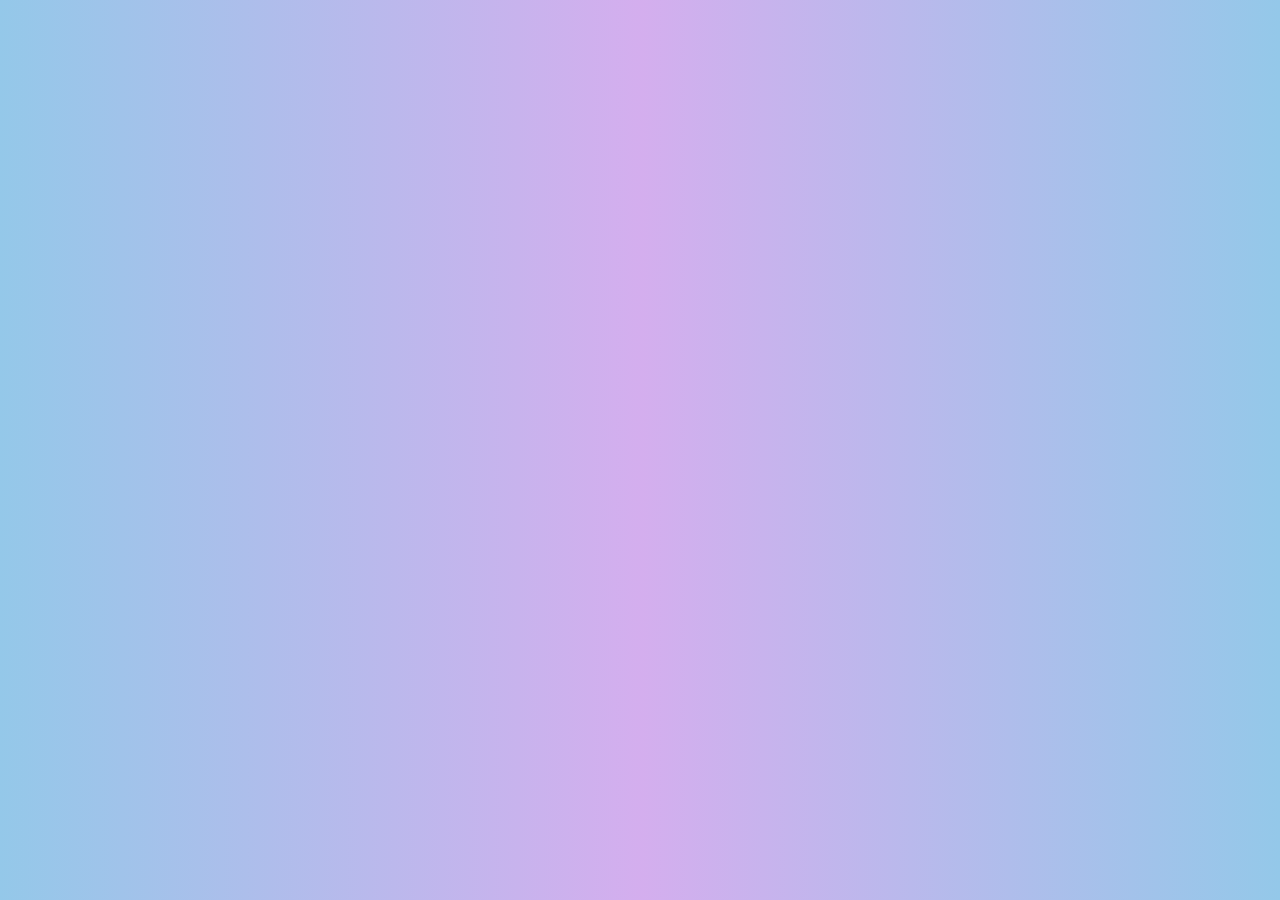
==== index.html @ 9f0064f5 "Initial commit" ====
<!DOCTYPE html>
<html lang="pt-br">
  <head>
    <meta charset="UTF-8" />
    <meta http-equiv="X-UA-Compatible" content="IE=edge" />
    <meta name="viewport" content="width=device-width, initial-scale=1.0" />
    <title>Projeto-Social</title>
    <link rel="shortcut icon" href="favicon.ico" type="image/x-icon" />
    <link rel="stylesheet" href="style/style.css" />
  </head>
  <body></body>
</html>
---- style/style.css ----
body{
    background: radial-gradient(circle, rgba(212,174,238,1) 0%, rgba(148,200,233,1) 100%);

}
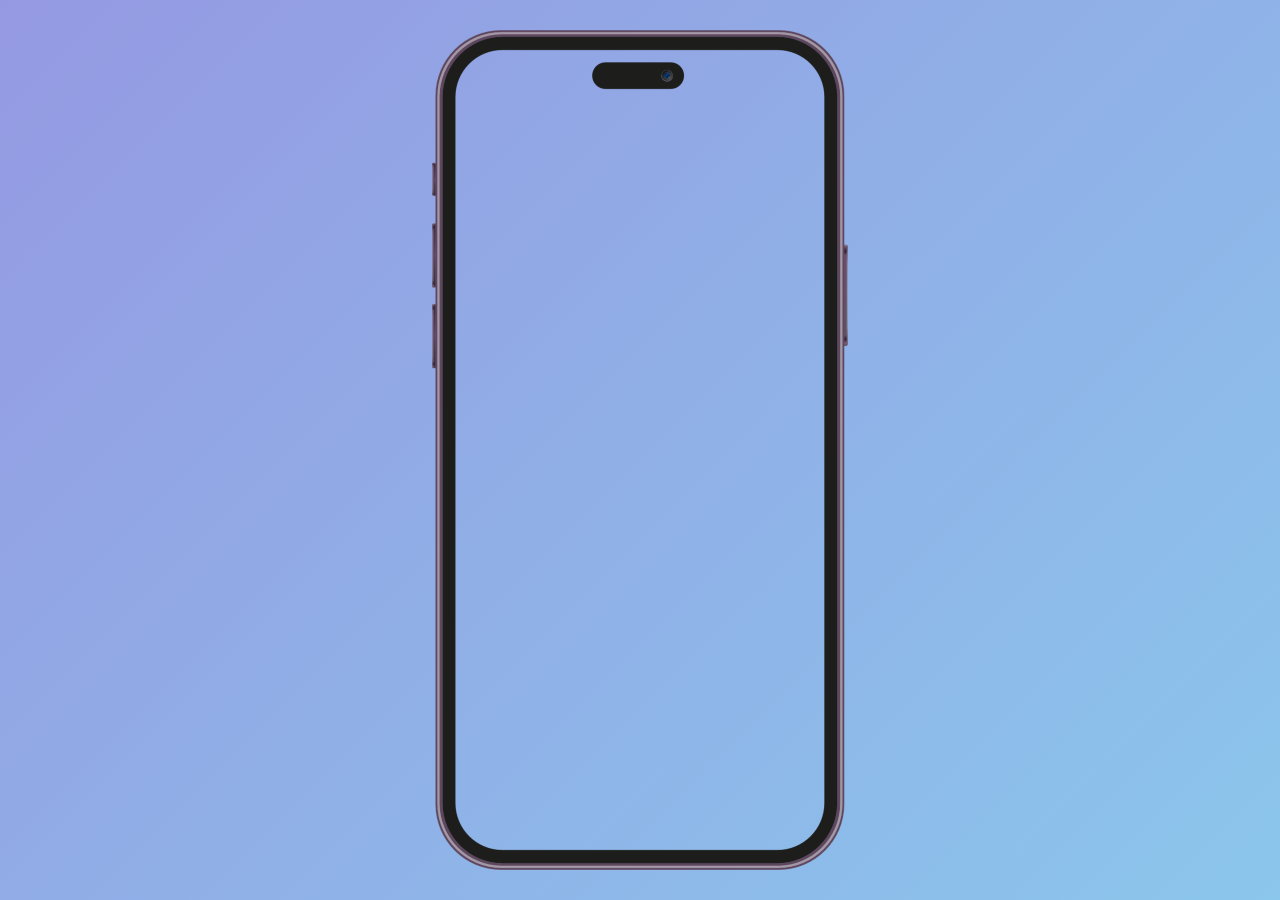
==== commit 6e74c06d: "adicionando responsividade" ====
--- a/index.html
+++ b/index.html
@@ -8,5 +8,15 @@
     <link rel="shortcut icon" href="favicon.ico" type="image/x-icon" />
     <link rel="stylesheet" href="style/style.css" />
   </head>
-  <body></body>
+  <body>
+    <main>
+      <section id="telefone">
+        
+      </section>
+
+      <section id="redes-sociais">
+
+      </section>
+    </main>
+  </body>
 </html>
--- a/style/style.css
+++ b/style/style.css
@@ -1,4 +1,73 @@
-body{
-    background: radial-gradient(circle, rgba(212,174,238,1) 0%, rgba(148,200,233,1) 100%);
+@charset "UTF-8";
 
-}+* {
+  margin: 0;
+  padding: 0;
+  font-family: Arial, Helvetica, sans-serif;
+}
+
+html,
+body {
+  height: 100vh;
+  width: 100vw;
+  background-color: #8bc6ec;
+  background-image: linear-gradient(315deg, #8bc6ec 0%, #9599e2 100%) ;
+  background-repeat: no-repeat;
+  background-size: cover;
+  background-image: l;
+
+}
+
+main{
+  position: relative;
+  height: 100vh;
+  position: relative;
+
+}
+
+  section#telefone{
+    position: absolute;
+    top: 50%;
+    left: 50%;
+    transform: translate(-50%, -50%);
+
+    height: 840px;
+    width: 416px;
+    background:url('../imagens/frame-iphone-principal.png') no-repeat;
+    }
+    
+    @media(max-height: 865px){
+      section#telefone{
+        position: absolute;
+        top: 50%;
+        left: 50%;
+        transform: translate(-50%, -50%);
+        height: 636px;
+        width: 315px;
+        background:url('../imagens/frame-iphone-semi-principal.png') no-repeat;
+      }
+    }
+
+    @media(max-height: 650px){
+      section#telefone{
+        position: absolute;
+        top: 50%;
+        left: 50%;
+        transform: translate(-50%, -50%);
+        width: 280px;
+        height: 565px;
+        background:url('../imagens/frame-iphone-tela-iphone5.png') no-repeat;
+      }
+    }
+
+    @media(max-height: 575px){
+      section#telefone{
+        position: absolute;
+        top: 50%;
+        left: 50%;
+        transform: translate(-50%, -50%);
+        width: 230px;
+        height: 465px;
+        background:url('../imagens/frame-iphone-telamenor.png') no-repeat;
+      }
+    }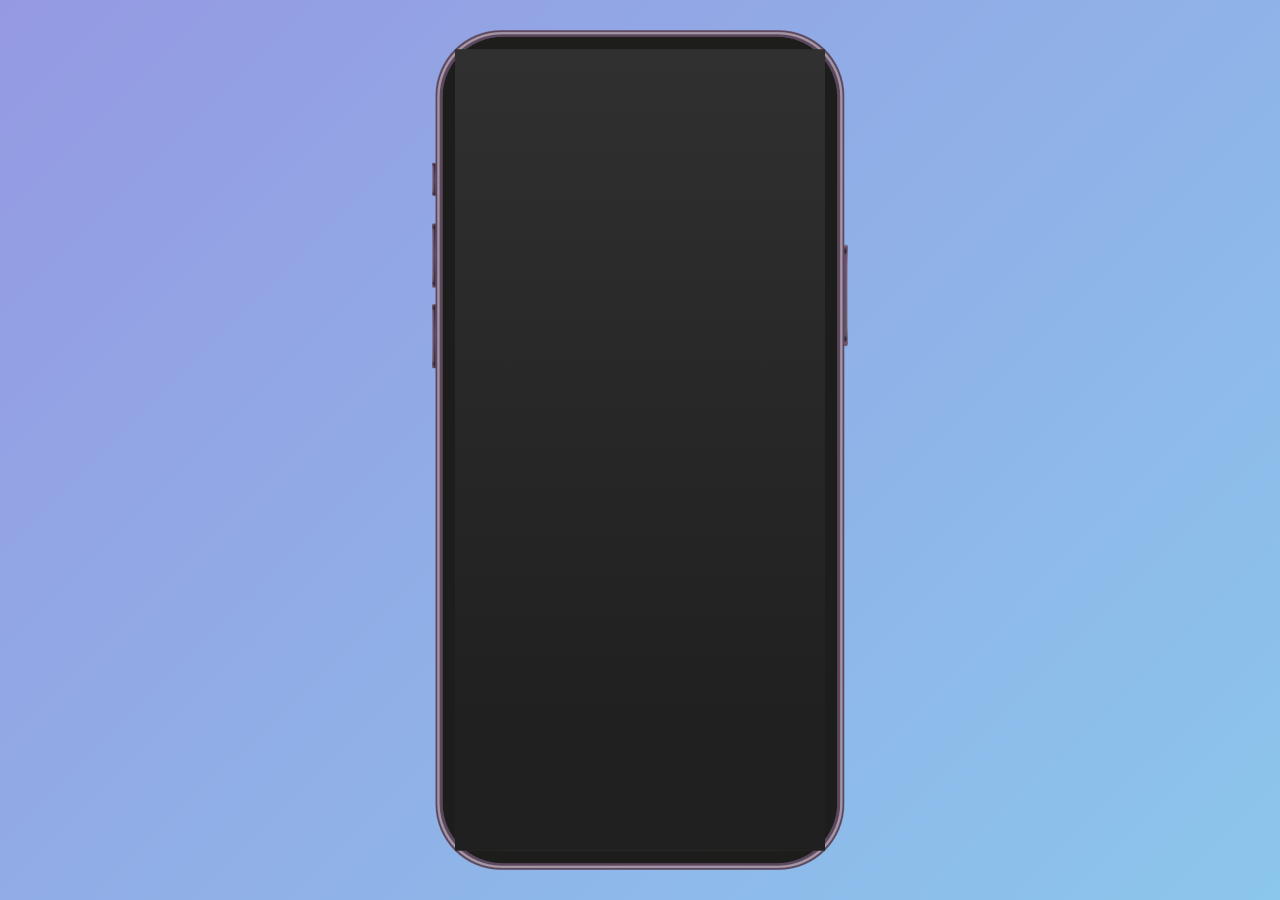
==== commit 669c4758: "colocando home" ====
--- a/index.html
+++ b/index.html
@@ -10,9 +10,11 @@
   </head>
   <body>
     <main>
-      <section id="telefone">
-        
-      </section>
+        <section id="telefone">
+          <div id="fundo"></div>
+          <!--<iframe src="home.html" name="tela" id="tela" frameborder=""></iframe>-->
+        </section>
+      
 
       <section id="redes-sociais">
 
--- a/style/style.css
+++ b/style/style.css
@@ -34,6 +34,7 @@
     height: 840px;
     width: 416px;
     background:url('../imagens/frame-iphone-principal.png') no-repeat;
+    z-index: 11;
     }
     
     @media(max-height: 865px){
@@ -45,6 +46,7 @@
         height: 636px;
         width: 315px;
         background:url('../imagens/frame-iphone-semi-principal.png') no-repeat;
+        z-index: 11;
       }
     }
 
@@ -57,6 +59,7 @@
         width: 280px;
         height: 565px;
         background:url('../imagens/frame-iphone-tela-iphone5.png') no-repeat;
+        z-index: 11;
       }
     }
 
@@ -69,5 +72,30 @@
         width: 230px;
         height: 465px;
         background:url('../imagens/frame-iphone-telamenor.png') no-repeat;
+        z-index: 11;
       }
-    }+    }
+
+    div#fundo{
+        width: 370px;
+        height: 801px;
+        position: relative;
+        top: 50%;
+        left: 50%;
+        transform: translate(-50%, -50%);
+
+        background-color: #303030;
+        background-image: linear-gradient(180deg, #303030 0%, #202020 84%);
+        background-repeat: no-repeat;
+        z-index: 10;
+    }
+
+    /*iframe#tela{
+      position: relative;
+      top: 19px;
+      left: 24px;
+      width: 370px;
+      height: 811px;
+      :4;
+      image
+    }*/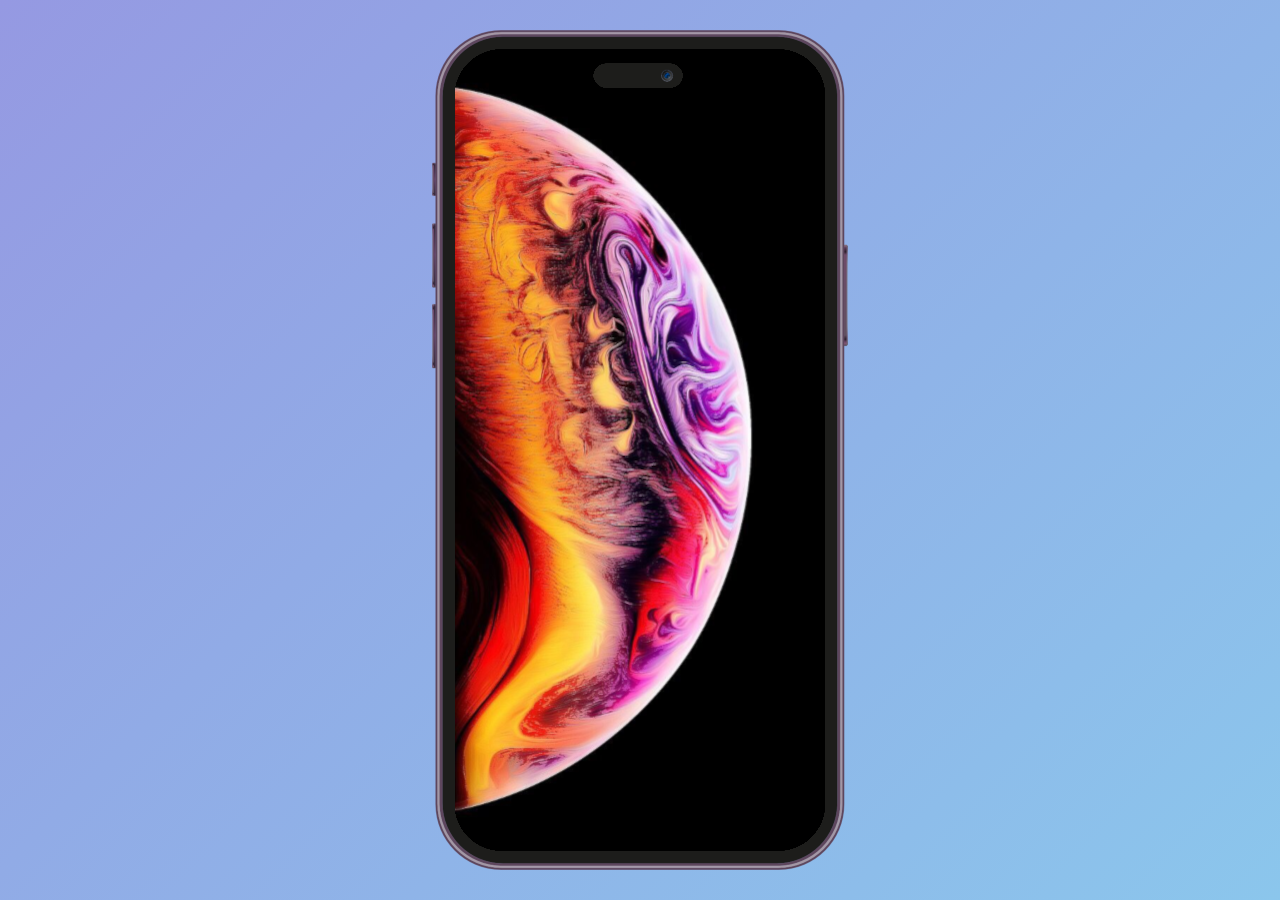
==== commit 7b68df07: "responsividade wallpaper" ====
--- a/index.html
+++ b/index.html
@@ -12,7 +12,7 @@
     <main>
         <section id="telefone">
           <div id="fundo"></div>
-          <!--<iframe src="home.html" name="tela" id="tela" frameborder=""></iframe>-->
+          <iframe src="home.html" name="tela" id="tela" frameborder=""></iframe>
         </section>
       
 
--- a/style/style.css
+++ b/style/style.css
@@ -34,7 +34,7 @@
     height: 840px;
     width: 416px;
     background:url('../imagens/frame-iphone-principal.png') no-repeat;
-    z-index: 11;
+  
     }
     
     @media(max-height: 865px){
@@ -46,7 +46,7 @@
         height: 636px;
         width: 315px;
         background:url('../imagens/frame-iphone-semi-principal.png') no-repeat;
-        z-index: 11;
+      
       }
     }
 
@@ -56,10 +56,10 @@
         top: 50%;
         left: 50%;
         transform: translate(-50%, -50%);
+        height: 565px;
         width: 280px;
-        height: 565px;
         background:url('../imagens/frame-iphone-tela-iphone5.png') no-repeat;
-        z-index: 11;
+      
       }
     }
 
@@ -72,30 +72,50 @@
         width: 230px;
         height: 465px;
         background:url('../imagens/frame-iphone-telamenor.png') no-repeat;
-        z-index: 11;
+        
       }
     }
 
-    div#fundo{
-        width: 370px;
-        height: 801px;
-        position: relative;
-        top: 50%;
-        left: 50%;
-        transform: translate(-50%, -50%);
+  
 
-        background-color: #303030;
-        background-image: linear-gradient(180deg, #303030 0%, #202020 84%);
-        background-repeat: no-repeat;
-        z-index: 10;
+   iframe#tela{
+      position: relative;
+      top: 19px;
+      left: 23px;
+      width: 370px;
+      height: 802px;
     }
 
-    /*iframe#tela{
+    @media (max-height: 865px){
+      iframe#tela{
       position: relative;
-      top: 19px;
-      left: 24px;
-      width: 370px;
-      height: 811px;
-      :4;
-      image
-    }*/+      top: 14.3px;
+      left: 17px;
+      width: 281px;
+      height: 608px;
+      }
+    }
+
+    @media (max-height: 650px){
+      iframe#tela{
+      position: relative;
+      top: 12px;
+      left: 16px;
+      width: 249px;
+      height: 541px;
+        }
+      }
+
+      @media (max-height: 575px){
+      iframe#tela{
+      position: relative;
+      top: 10px;
+      left: 13px;
+      width: 205px;
+      height: 445px;
+        }
+      }
+        
+    
+
+      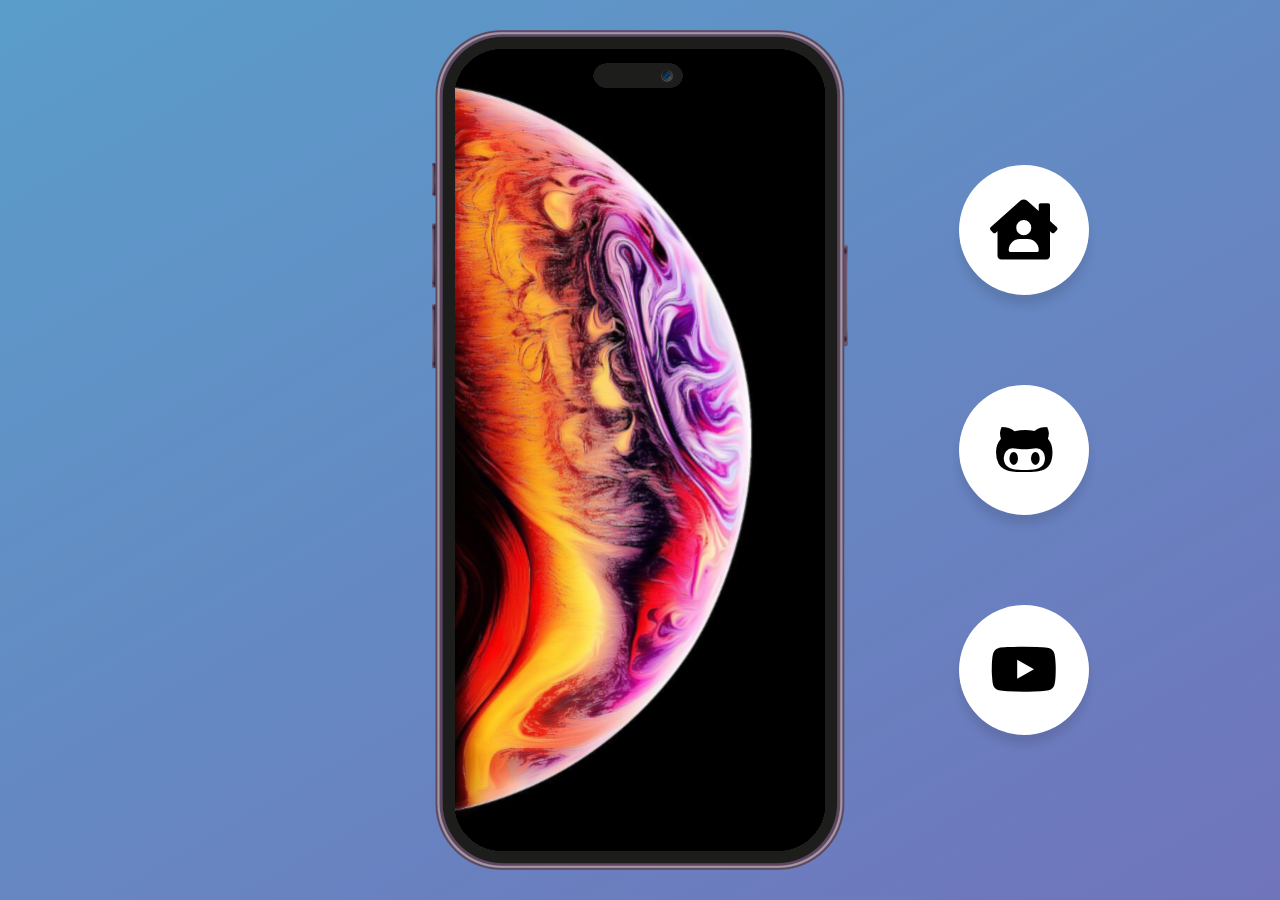
==== commit badc6b7c: "responsividade 100%" ====
--- a/index.html
+++ b/index.html
@@ -7,17 +7,40 @@
     <title>Projeto-Social</title>
     <link rel="shortcut icon" href="favicon.ico" type="image/x-icon" />
     <link rel="stylesheet" href="style/style.css" />
+    <link rel="stylesheet" href="https://cdnjs.cloudflare.com/ajax/libs/font-awesome/5.15.3/css/all.min.css" />
   </head>
   <body>
     <main>
         <section id="telefone">
           <div id="fundo"></div>
-          <iframe src="home.html" name="tela" id="tela" frameborder=""></iframe>
+          <iframe 
+            src="home.html" name="tela" id="tela" frameborder="">
+              Infelizmente seu navegador não é compatível com este elemento!
+          </iframe>
+          
         </section>
       
 
       <section id="redes-sociais">
+        <div class="all-buttons">
 
+          <div class="icon home">
+            <div class="tooltip">Home</div>
+            <span>
+              <i class="fas fa-house-user"></i>
+            </span>
+          </div>
+          
+      <div class="icon github">
+            <div class="tooltip">Github</div>
+            <span><i class="fab fa-github-alt"></i></span>
+          </div>
+
+      <div class="icon youtube">
+            <div class="tooltip">YouTube</div>
+            <span><i class="fab fa-youtube"></i></span>
+          </div>
+      </div>
       </section>
     </main>
   </body>
--- a/style/style.css
+++ b/style/style.css
@@ -1,4 +1,6 @@
 @charset "UTF-8";
+
+@import url('https://fonts.googleapis.com/css?family=Roboto+Condensed:300,400');
 
 * {
   margin: 0;
@@ -11,10 +13,13 @@
   height: 100vh;
   width: 100vw;
   background-color: #8bc6ec;
-  background-image: linear-gradient(315deg, #8bc6ec 0%, #9599e2 100%) ;
+  background-image: linear-gradient(150deg, #5a9dca 0%, #7074bb 100%) ;
+  /* background: radial-gradient(circle, rgba(0,0,0,1) 0%, rgba(41,8,70,0.9878326330532213) 100%); */
   background-repeat: no-repeat;
   background-size: cover;
-  background-image: l;
+
+
+  
 
 }
 
@@ -36,7 +41,15 @@
     background:url('../imagens/frame-iphone-principal.png') no-repeat;
   
     }
-    
+
+    iframe#tela{
+      position: relative;
+      top: 19px;
+      left: 23px;
+      width: 370px;
+      height: 802px;
+    }
+/*section#telefone*/
     @media(max-height: 865px){
       section#telefone{
         position: absolute;
@@ -63,7 +76,7 @@
       }
     }
 
-    @media(max-height: 575px){
+    @media(max-height: 600px){
       section#telefone{
         position: absolute;
         top: 50%;
@@ -75,16 +88,7 @@
         
       }
     }
-
-  
-
-   iframe#tela{
-      position: relative;
-      top: 19px;
-      left: 23px;
-      width: 370px;
-      height: 802px;
-    }
+/*iframe#tela*/
 
     @media (max-height: 865px){
       iframe#tela{
@@ -104,9 +108,9 @@
       width: 249px;
       height: 541px;
         }
-      }
-
-      @media (max-height: 575px){
+    }
+
+    @media (max-height: 600px){
       iframe#tela{
       position: relative;
       top: 10px;
@@ -114,8 +118,217 @@
       width: 205px;
       height: 445px;
         }
-      }
-        
-    
-
-      +    }
+      
+/*BUTTONS*/
+
+.all-buttons{
+  position: absolute;
+    top: 50%;
+    left: 80%;
+    transform: translate(-50%, -50%);
+    justify-content: space-between;
+}
+
+.github{
+  margin: 90px 0px;
+}
+
+.all-buttons .icon{
+  
+  cursor:pointer;
+  display:flex;
+  align-items:center;
+  justify-content:center;
+  flex-direction:column;
+  position: relative;
+  z-index:2;
+}
+
+.all-buttons .icon span{
+  position:relative;
+  z-index:2;
+  height: 130px;
+  width: 130px;
+  display:block;
+  background: #fff;
+  box-shadow: 0 10px 10px rgba(0,0,0,0.1);
+  border-radius:50%;
+  text-align:center;
+  transition: all 0.4s cubic-bezier(0.68, -0.55, 0.265, 1.55);
+}
+
+.all-buttons .icon span i{
+  font-size:60px;
+  line-height: 130px;
+}
+
+.all-buttons .icon .tooltip{
+  position:absolute;
+  top:0px;
+  background: #fff;
+  box-shadow: 0 10px 10px rgba(0,0,0,0.1);
+  font-size: 20px;
+  padding: 10px 18px;
+  border-radius: 25px;
+  color:white;
+  opacity:0;
+  pointer-events: none;
+  transition: all 0.4s cubic-bezier(0.68, -0.55, 0.265, 1.55);
+}
+
+.all-buttons .icon:hover .tooltip{
+  opacity:1;
+  pointer-events: auto;
+  top:-70px;
+}
+
+.all-buttons .icon .tooltip:before{
+  position:absolute;
+  content:"";
+  height:15px;
+  width:15px;
+  bottom:-8px;
+  left:50%;
+  transform: translateX(-50%) rotate(45deg);
+}
+
+.all-buttons .icon:hover span,
+.wrapp .icon:hover .tooltip{
+  text-shadow: 0px -1px 0px rgba(0,0,0,0.4);
+}
+.all-buttons .icon:hover span{
+  color: #fff;
+}
+
+.all-buttons .home:hover span,
+.all-buttons .home:hover .tooltip,
+.all-buttons .home:hover .tooltip:before{
+  background:#8bc6ec;
+}
+.all-buttons .github:hover span,
+.all-buttons .github:hover .tooltip,
+.all-buttons .github:hover .tooltip:before{
+  background:#333;
+}
+.all-buttons .youtube:hover span,
+.all-buttons .youtube:hover .tooltip,
+.all-buttons .youtube:hover .tooltip:before{
+  background:#de463b;
+}
+
+/*1*/
+@media (max-height: 760px){
+  .all-buttons .icon span{
+  position:relative;
+  z-index:2;
+  height: 60px;
+  width: 60px;
+  display:block;
+  background: #fff;
+  box-shadow: 0 10px 10px rgba(0,0,0,0.1);
+  border-radius:50%;
+  text-align:center;
+  transition: all 0.4s cubic-bezier(0.68, -0.55, 0.265, 1.55);
+    }
+}
+
+@media (max-width: 1000px) {
+  .all-buttons .icon span{
+  position:relative;
+  z-index:2;
+  height: 90px;
+  width: 90px;
+  display:block;
+  background: #fff;
+  box-shadow: 0 10px 10px rgba(0,0,0,0.1);
+  border-radius:50%;
+  text-align:center;
+  transition: all 0.4s cubic-bezier(0.68, -0.55, 0.265, 1.55);
+    }
+}
+
+@media (max-height: 760px){
+  .all-buttons .icon span i{
+    font-size:20px;
+  line-height: 60px;
+  }
+}
+@media (max-width: 1000px ){
+  .all-buttons .icon span i{
+    font-size:50px;
+  line-height: 90px;
+  }
+}
+
+/*2*/
+@media (max-height: 650px){
+  .all-buttons .icon span{
+  position:relative;
+  z-index:2;
+  height: 80px;
+  width: 80px;
+  display:block;
+  background: #fff;
+  box-shadow: 0 10px 10px rgba(0,0,0,0.1);
+  border-radius:50%;
+  text-align:center;
+  transition: all 0.4s cubic-bezier(0.68, -0.55, 0.265, 1.55);
+    }
+}
+
+@media (max-width: 660px) {
+  .all-buttons .icon span{
+  position:relative;
+  z-index:2;
+  height: 80px;
+  width: 80px;
+  display:block;
+  background: #fff;
+  box-shadow: 0 10px 10px rgba(0,0,0,0.1);
+  border-radius:50%;
+  text-align:center;
+  transition: all 0.4s cubic-bezier(0.68, -0.55, 0.265, 1.55);
+  left: 50px;
+    }
+}
+
+@media (max-height: 650px){
+  .all-buttons .icon span i{
+    font-size: 40px;
+  line-height: 80px;
+  }
+}
+@media (max-width: 660px ){
+  .all-buttons .icon span i{
+    font-size: 40px;
+  line-height: 80px;
+  
+  }
+}
+
+/*ONLY WIDTH 'MUITO PEQUENA'*/
+@media (max-width: 660px) {
+  .all-buttons .icon span{
+  position:relative;
+  z-index:2;
+  height: 60px;
+  width: 60px;
+  display:block;
+  background: #fff;
+  box-shadow: 0 10px 10px rgba(0,0,0,0.1);
+  border-radius:50%;
+  text-align:center;
+  transition: all 0.4s cubic-bezier(0.68, -0.55, 0.265, 1.55);
+  left: 56px;
+    }
+}
+
+@media (max-width: 660px ){
+  .all-buttons .icon span i{
+    font-size: 20px;
+  line-height: 60px;
+  
+  }
+}
+
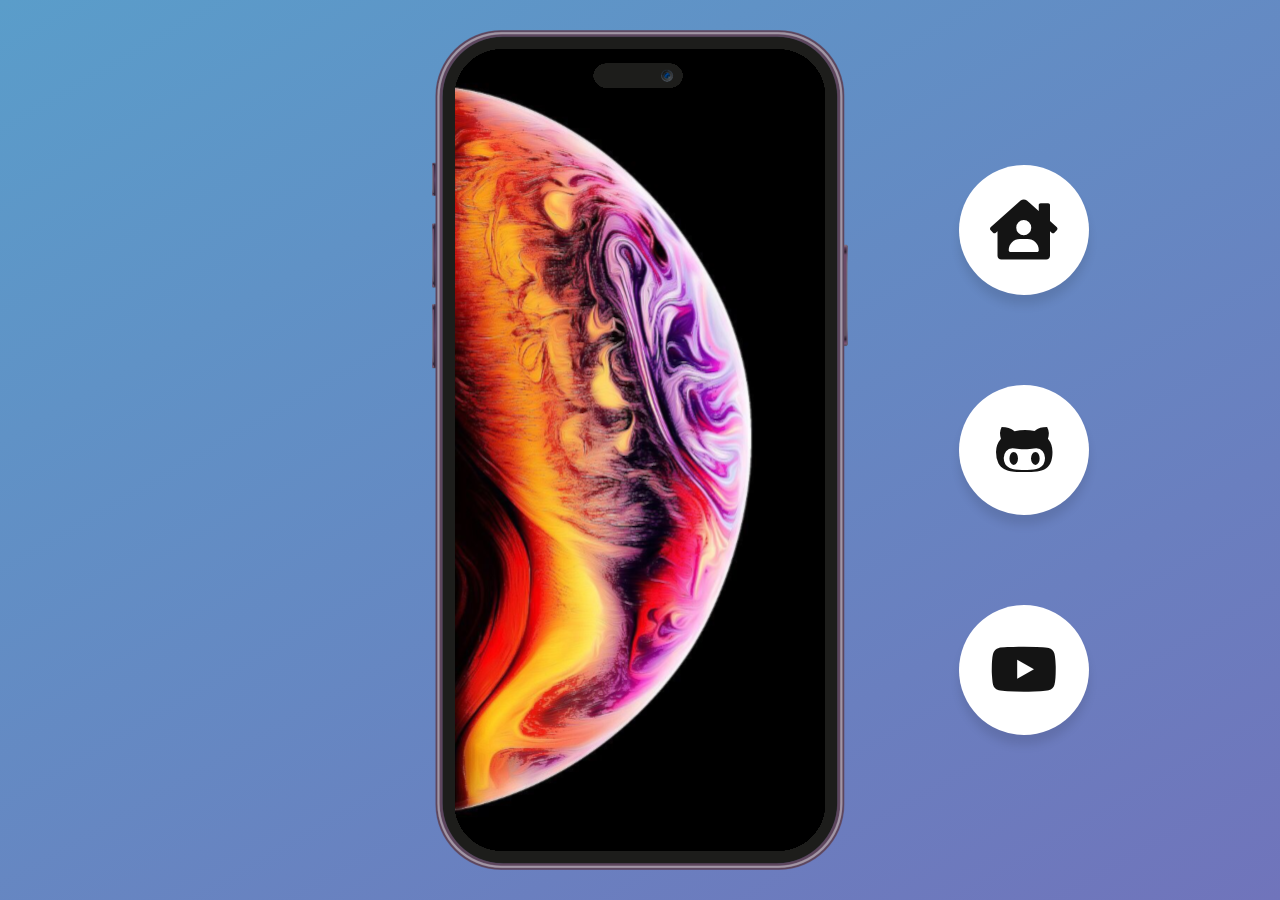
==== commit 6b261218: "problemas de cores com links" ====
--- a/index.html
+++ b/index.html
@@ -22,25 +22,30 @@
       
 
       <section id="redes-sociais">
-        <div class="all-buttons">
+        <a href="home.html" target="_blank" rel="interno">
+          <div class="all-buttons">
+            <div class="icon home">
+              <div class="tooltip">Home</div>
+              <span>
+                <i class="fas fa-house-user"></i>
+              </span>
+            </div>
+        </a>
+          
+      <a href="#" target="_blank" rel="interno">
+        <div class="icon github">
+              <div class="tooltip">Github</div>
+              <span><i class="fab fa-github-alt"></i></span>
+            </div>
+      </a>
 
-          <div class="icon home">
-            <div class="tooltip">Home</div>
-            <span>
-              <i class="fas fa-house-user"></i>
-            </span>
-          </div>
-          
-      <div class="icon github">
-            <div class="tooltip">Github</div>
-            <span><i class="fab fa-github-alt"></i></span>
-          </div>
-
-      <div class="icon youtube">
-            <div class="tooltip">YouTube</div>
-            <span><i class="fab fa-youtube"></i></span>
-          </div>
-      </div>
+      <a href="#" target="_blank" rel="interno">
+        <div class="icon youtube">
+              <div class="tooltip">YouTube</div>
+              <span><i class="fab fa-youtube"></i></span>
+            </div>
+        </div>
+      </a>
       </section>
     </main>
   </body>
--- a/style/style.css
+++ b/style/style.css
@@ -17,16 +17,12 @@
   /* background: radial-gradient(circle, rgba(0,0,0,1) 0%, rgba(41,8,70,0.9878326330532213) 100%); */
   background-repeat: no-repeat;
   background-size: cover;
-
-
-  
-
 }
 
 main{
   position: relative;
   height: 100vh;
-  position: relative;
+  
 
 }
 
@@ -88,6 +84,11 @@
         
       }
     }
+
+    a#youtube-link{
+      text-decoration: none;
+      
+    }
 /*iframe#tela*/
 
     @media (max-height: 865px){
@@ -215,6 +216,12 @@
 .all-buttons .youtube:hover .tooltip,
 .all-buttons .youtube:hover .tooltip:before{
   background:#de463b;
+
+}
+
+span{
+  color: rgb(20, 20, 20);
+
 }
 
 /*1*/
